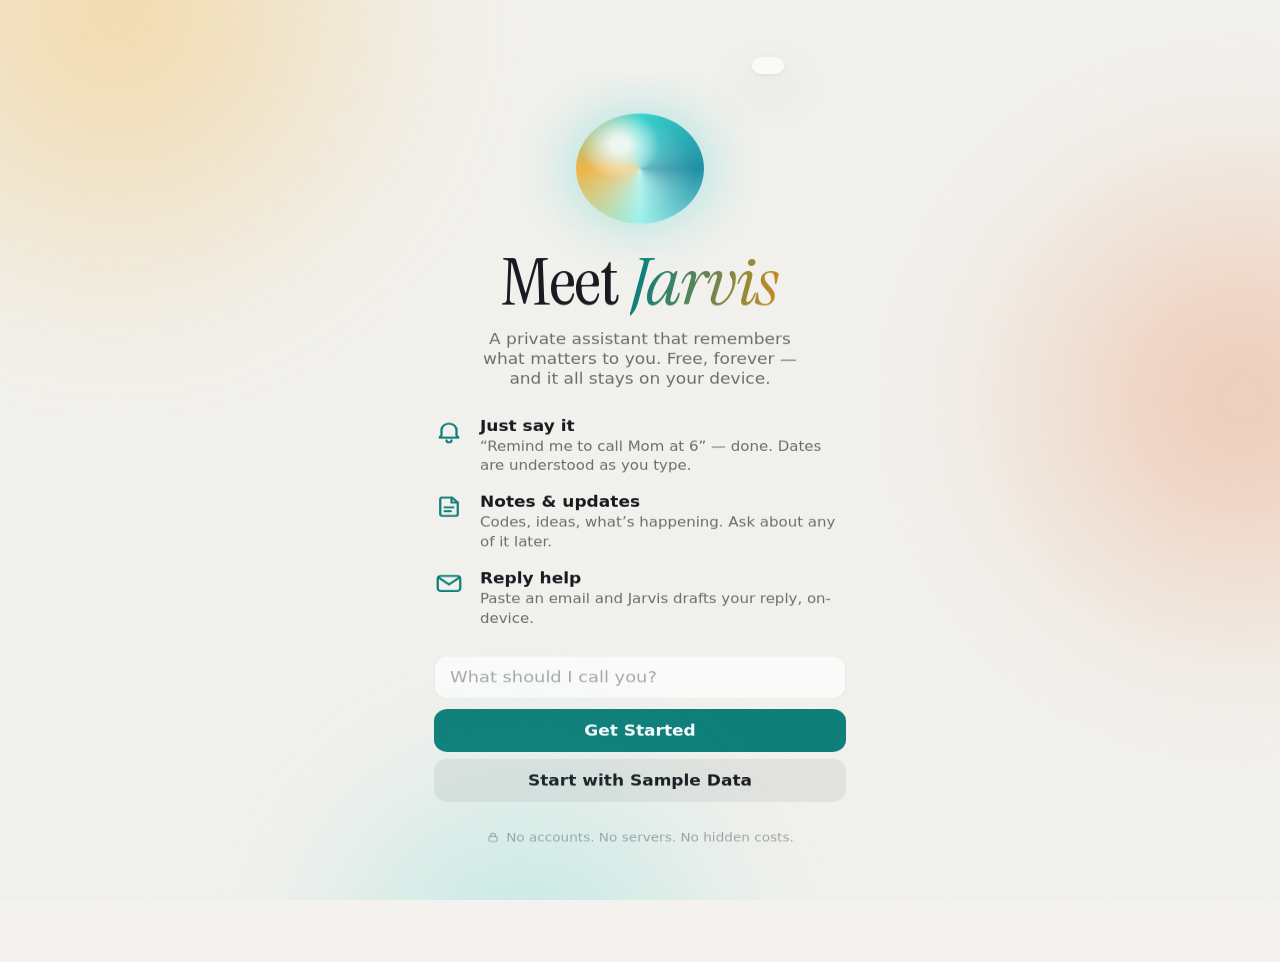
==== index.html @ 1e1ebb8f "Add files via upload" ====
<!doctype html>
<html lang="en">
<head>
  <meta charset="utf-8">
  <meta name="viewport" content="width=device-width, initial-scale=1, viewport-fit=cover">
  <title>Jarvis</title>
  <meta name="description" content="A free, private assistant for your reminders, notes and updates. Everything stays on your device.">
  <meta name="theme-color" content="#f3f2ee" media="(prefers-color-scheme: light)">
  <meta name="theme-color" content="#07080c" media="(prefers-color-scheme: dark)">
  <meta name="apple-mobile-web-app-capable" content="yes">
  <meta name="mobile-web-app-capable" content="yes">
  <meta name="apple-mobile-web-app-title" content="Jarvis">
  <meta name="apple-mobile-web-app-status-bar-style" content="default">
  <meta name="format-detection" content="telephone=no">
  <link rel="manifest" href="manifest.webmanifest">
  <link rel="icon" href="icons/icon.svg" type="image/svg+xml">
  <link rel="alternate icon" href="icons/icon-192.png" type="image/png">
  <link rel="apple-touch-icon" href="icons/apple-touch-icon.png">
  <link rel="preload" href="fonts/instrument-serif-latin.woff2" as="font" type="font/woff2" crossorigin>
  <link rel="stylesheet" href="css/fonts.css">
  <link rel="stylesheet" href="css/app.css">
  <link rel="stylesheet" href="css/immersive.css">
  <link rel="stylesheet" href="css/desktop.css">
  <link rel="stylesheet" href="css/features.css">
  <script type="module" src="js/app.js"></script>
</head>
<body>
  <div id="app">
    <main id="view" tabindex="-1"></main>
    <nav class="tabbar" id="tabbar" aria-label="Main"></nav>
  </div>
  <div id="toast" role="status" aria-live="polite"></div>
  <noscript>Jarvis needs JavaScript turned on.</noscript>
</body>
</html>
---- css/fonts.css ----
/* Instrument Serif — bundled with the app (SIL Open Font License, see fonts/OFL.txt).
   No third-party requests. */
@font-face {
  font-family: "Instrument Serif"; font-style: normal; font-weight: 400; font-display: swap;
  src: url("../fonts/instrument-serif-latin.woff2") format("woff2");
  unicode-range: U+0000-00FF, U+0131, U+0152-0153, U+02BB-02BC, U+02C6, U+02DA, U+02DC, U+0304, U+0308, U+0329, U+2000-206F, U+20AC, U+2122, U+2191, U+2193, U+2212, U+2215, U+FEFF, U+FFFD;
}
@font-face {
  font-family: "Instrument Serif"; font-style: normal; font-weight: 400; font-display: swap;
  src: url("../fonts/instrument-serif-latin-ext.woff2") format("woff2");
  unicode-range: U+0100-02BA, U+02BD-02C5, U+02C7-02CC, U+02CE-02D7, U+02DD-02FF, U+0304, U+0308, U+0329, U+1D00-1DBF, U+1E00-1E9F, U+1EF2-1EFF, U+2020, U+20A0-20AB, U+20AD-20C0, U+2113, U+2C60-2C7F, U+A720-A7FF;
}
@font-face {
  font-family: "Instrument Serif"; font-style: italic; font-weight: 400; font-display: swap;
  src: url("../fonts/instrument-serif-italic-latin.woff2") format("woff2");
  unicode-range: U+0000-00FF, U+0131, U+0152-0153, U+02BB-02BC, U+02C6, U+02DA, U+02DC, U+0304, U+0308, U+0329, U+2000-206F, U+20AC, U+2122, U+2191, U+2193, U+2212, U+2215, U+FEFF, U+FFFD;
}
@font-face {
  font-family: "Instrument Serif"; font-style: italic; font-weight: 400; font-display: swap;
  src: url("../fonts/instrument-serif-italic-latin-ext.woff2") format("woff2");
  unicode-range: U+0100-02BA, U+02BD-02C5, U+02C7-02CC, U+02CE-02D7, U+02DD-02FF, U+0304, U+0308, U+0329, U+1D00-1DBF, U+1E00-1E9F, U+1EF2-1EFF, U+2020, U+20A0-20AB, U+20AD-20C0, U+2113, U+2C60-2C7F, U+A720-A7FF;
}
---- css/app.css ----
/* ==========================================================================
   Jarvis — iOS-native styling
   Tokens follow Apple's semantic system colors; type follows Dynamic Type.
   ========================================================================== */

:root {
  color-scheme: light dark;

  /* Light: warm paper, deep ink, teal arc */
  --bg: #f3f2ee;
  --surface: rgba(255, 255, 255, 0.74);
  --surface-solid: #ffffff;
  --surface-2: #ecebe6;
  --fill: rgba(40, 44, 52, 0.07);
  --fill-2: rgba(40, 44, 52, 0.16);
  --label: #14161b;
  --label-2: rgba(40, 44, 52, 0.68);
  --label-3: rgba(40, 44, 52, 0.4);
  --sep: rgba(40, 44, 52, 0.12);
  --bar: rgba(243, 242, 238, 0.72);
  --glass-edge: rgba(255, 255, 255, 0.7);

  --accent: #0b7d78;          /* arc teal — fills */
  --accent-text: #0b7d78;     /* links / tinted text */
  --accent-soft: rgba(11, 125, 120, 0.11);
  --on-accent: #ffffff;
  --gold: #c98a1c;
  --blue: #007aff;
  --green: #1f9d61;
  --orange: #e08a00;
  --red: #d93a2f;

  --glow-a: #37d3cf;
  --glow-b: #f2b544;

  --shadow-sm: 0 1px 2px rgba(20, 22, 27, 0.04), 0 8px 24px rgba(20, 22, 27, 0.04);
  --shadow-lg: 0 24px 60px rgba(20, 22, 27, 0.18), 0 2px 8px rgba(20, 22, 27, 0.06);

  --r-sm: 8px;
  --r: 14px;
  --r-lg: 20px;
  --gutter: 16px;
  --tabbar-h: 50px;
  --side-w: 0px;
  --safe-t: env(safe-area-inset-top, 0px);
  --safe-b: env(safe-area-inset-bottom, 0px);
  --ease: cubic-bezier(0.16, 1, 0.3, 1);        /* expo out */
  --ease-quart: cubic-bezier(0.25, 1, 0.5, 1);
  --ease-sine: cubic-bezier(0.45, 0, 0.55, 1);
  --font-display: "Instrument Serif", "New York", ui-serif, Georgia, serif;
}

@media (prefers-color-scheme: dark) {
  :root:not([data-theme="light"]) {
    /* Dark: night ink, glass, arc cyan with a gold spark */
    --bg: #07080c;
    --surface: rgba(22, 25, 34, 0.62);
    --surface-solid: #12151c;
    --surface-2: #1a1e28;
    --fill: rgba(255, 255, 255, 0.07);
    --fill-2: rgba(255, 255, 255, 0.16);
    --label: #eef1f4;
    --label-2: rgba(226, 232, 240, 0.64);
    --label-3: rgba(226, 232, 240, 0.34);
    --sep: rgba(255, 255, 255, 0.09);
    --bar: rgba(9, 11, 16, 0.62);
    --glass-edge: rgba(255, 255, 255, 0.06);
    --accent: #37d3cf;
    --accent-text: #6ee7e2;
    --accent-soft: rgba(55, 211, 207, 0.13);
    --on-accent: #032524;
    --gold: #f2b544;
    --blue: #0a84ff;
    --green: #30d158;
    --orange: #ff9f0a;
    --red: #ff5a4f;
    --shadow-sm: 0 1px 2px rgba(0, 0, 0, 0.3);
    --shadow-lg: 0 24px 60px rgba(0, 0, 0, 0.6);
  }
}

/* ---------- Base ---------- */

*, *::before, *::after { box-sizing: border-box; }

html {
  font-family: -apple-system, BlinkMacSystemFont, "SF Pro Text", "Segoe UI", Roboto, system-ui, sans-serif;
  font-size: 17px;
  -webkit-text-size-adjust: 100%;
  -webkit-font-smoothing: antialiased;
}
/* Honors the iPhone's Dynamic Type (Settings › Display › Text Size). */
@supports (font: -apple-system-body) {
  html { font: -apple-system-body; }
}

body {
  margin: 0;
  min-height: 100dvh;
  background: var(--bg);
  color: var(--label);
  line-height: 1.35;
  -webkit-tap-highlight-color: transparent;
  overscroll-behavior-y: none;
}

a { color: var(--accent-text); text-decoration: none; }
button, input, textarea, select { font: inherit; color: inherit; }
button { cursor: pointer; }
h1, h2, h3, p { margin: 0; }
[hidden] { display: none !important; }

:focus-visible { outline: 3px solid color-mix(in srgb, var(--accent) 55%, transparent); outline-offset: 2px; }

.visually-hidden {
  position: absolute; width: 1px; height: 1px; overflow: hidden;
  clip: rect(0 0 0 0); white-space: nowrap;
}

#view {
  outline: none;
  padding-bottom: calc(var(--tabbar-h) + var(--safe-b) + 32px);
  padding-left: env(safe-area-inset-left);
  padding-right: env(safe-area-inset-right);
  max-width: 720px;
  margin: 0 auto;
}
body.no-tabs #view { padding-bottom: calc(var(--safe-b) + 32px); }

.icon { display: inline-flex; flex: none; }
.icon svg { width: 100%; height: 100%; fill: none; stroke: currentColor; stroke-width: 1.8; stroke-linecap: round; stroke-linejoin: round; }

/* ---------- Navigation bar (large title collapses on scroll) ---------- */

.navbar {
  position: sticky; top: 0; z-index: 20;
  display: grid; grid-template-columns: 1fr auto 1fr; align-items: center;
  min-height: calc(44px + var(--safe-t));
  padding: var(--safe-t) 8px 0;
  background: transparent;
  transition: background-color 0.2s, box-shadow 0.2s;
}
.navbar.scrolled, .navbar.solid {
  background: var(--bar);
  -webkit-backdrop-filter: saturate(180%) blur(20px);
  backdrop-filter: saturate(180%) blur(20px);
  box-shadow: 0 0.5px 0 var(--sep);
}
.nav-left, .nav-right { display: flex; align-items: center; gap: 2px; min-width: 0; }
.nav-right { justify-content: flex-end; }
.nav-title {
  font-weight: 600; font-size: 1rem; text-align: center;
  white-space: nowrap; overflow: hidden; text-overflow: ellipsis; max-width: 55vw;
  opacity: 0; transition: opacity 0.2s;
}
.navbar.scrolled .nav-title, .navbar.solid .nav-title { opacity: 1; }

.back-btn {
  display: inline-flex; align-items: center; gap: 0;
  min-height: 44px; padding: 0 8px 0 0; font-size: 1rem;
}
.back-btn .icon { width: 28px; height: 28px; }
.back-btn .icon svg { stroke-width: 2.2; }

.icon-btn {
  display: inline-grid; place-items: center;
  width: 44px; height: 44px; padding: 0;
  border: 0; border-radius: 22px; background: transparent; color: var(--accent-text);
}
.icon-btn .icon { width: 24px; height: 24px; }
.icon-btn:active { background: var(--fill); }
.icon-btn.spin .icon { animation: spin 0.8s linear infinite; }

.hero { padding: 4px var(--gutter) 16px; }
.eyebrow {
  font-size: 0.765rem; font-weight: 600; letter-spacing: 0.02em; text-transform: uppercase;
  color: var(--label-2); margin-bottom: 2px;
}
.large-title { font-size: 2rem; line-height: 1.12; font-weight: 700; letter-spacing: -0.01em; }
.subtitle { margin-top: 4px; color: var(--label-2); font-size: 0.882rem; }

.content { padding: 0 var(--gutter); display: flex; flex-direction: column; gap: 24px; }

/* ---------- Tab bar ---------- */

.tabbar {
  position: fixed; left: 0; right: 0; bottom: 0; z-index: 30;
  display: grid; grid-template-columns: repeat(5, 1fr);
  height: calc(var(--tabbar-h) + var(--safe-b));
  padding-bottom: var(--safe-b);
  background: var(--bar);
  -webkit-backdrop-filter: saturate(180%) blur(20px);
  backdrop-filter: saturate(180%) blur(20px);
  box-shadow: 0 -0.5px 0 var(--sep);
}
body.no-tabs .tabbar, body.kbd-open .tabbar { display: none; }
.tab {
  display: flex; flex-direction: column; align-items: center; justify-content: center; gap: 2px;
  color: var(--label-3); font-size: 10px; font-weight: 500; letter-spacing: 0.01em;
  min-height: 44px;
}
.tab .icon { width: 26px; height: 26px; }
.tab[aria-current="page"] { color: var(--accent-text); }
.tab[aria-current="page"] .icon svg { stroke-width: 2.2; }

/* ---------- Grouped lists (iOS inset grouped) ---------- */

.section { display: flex; flex-direction: column; gap: 8px; }
.section-title {
  display: flex; align-items: baseline; justify-content: space-between;
  padding: 0 4px; font-size: 1.18rem; font-weight: 700;
}
.section-title small { font-size: 0.765rem; font-weight: 500; color: var(--label-2); }
.section-caption {
  padding: 0 16px; font-size: 0.765rem; font-weight: 500;
  text-transform: uppercase; letter-spacing: 0.02em; color: var(--label-2);
}
.footnote { padding: 0 16px; font-size: 0.765rem; color: var(--label-2); line-height: 1.45; }
.footnote code { font-size: 0.72rem; background: var(--fill); border-radius: 4px; padding: 1px 4px; word-break: break-all; }

.group {
  background: var(--surface); border-radius: var(--r);
  overflow: hidden;
}
.group > * + * { box-shadow: inset 0 0.5px 0 var(--sep); }
.group > .row + .row { box-shadow: none; position: relative; }
.group > .row + .row::before {
  content: ""; position: absolute; top: 0; right: 0; left: var(--inset, 16px);
  border-top: 0.5px solid var(--sep);
}

.row {
  display: flex; align-items: center; gap: 12px;
  min-height: 44px; padding: 11px 16px;
  color: var(--label); background: var(--surface);
  width: 100%; border: 0; text-align: left;
}
a.row:active, button.row:active { background: var(--fill); }
.row-main { flex: 1; min-width: 0; }
.row-title { display: flex; align-items: center; gap: 6px; font-size: 1rem; }
.row-title > span:last-child { overflow: hidden; text-overflow: ellipsis; }
.row-sub {
  display: flex; align-items: center; gap: 4px; margin-top: 2px;
  font-size: 0.882rem; color: var(--label-2);
  white-space: nowrap; overflow: hidden; text-overflow: ellipsis;
}
.row-value { color: var(--label-2); font-size: 1rem; white-space: nowrap; }
.row .chev { width: 18px; height: 18px; color: var(--label-3); }
.row.destructive { color: var(--red); justify-content: center; }
.row.accent { color: var(--accent-text); }

/* ---------- Cards ---------- */

.card {
  background: var(--surface); border-radius: var(--r-lg); padding: 16px;
  box-shadow: var(--shadow-sm);
}
.card-title { font-weight: 600; font-size: 1rem; }
.card-text { color: var(--label-2); font-size: 0.882rem; margin-top: 4px; line-height: 1.45; }
.card .actions { display: flex; gap: 8px; margin-top: 16px; flex-wrap: wrap; }
.card.note { display: flex; gap: 12px; align-items: flex-start; }
.card.note > .icon { width: 28px; height: 28px; color: var(--accent-text); margin-top: 2px; }
.card.error > .icon { color: var(--orange); }

/* ---------- Buttons ---------- */

.btn {
  display: inline-flex; align-items: center; justify-content: center; gap: 6px;
  min-height: 44px; padding: 0 18px;
  border: 0; border-radius: var(--r); font-weight: 600; font-size: 1rem;
  transition: transform 0.12s var(--ease), opacity 0.2s;
  -webkit-user-select: none; user-select: none;
}
.btn .icon { width: 20px; height: 20px; }
.btn:active { transform: scale(0.97); }
.btn:disabled { opacity: 0.45; transform: none; }
.btn-primary { background: var(--accent); color: var(--on-accent); }
.btn-tinted { background: var(--accent-soft); color: var(--accent-text); }
.btn-plain { background: var(--fill); color: var(--label); }
.btn-danger { background: transparent; color: var(--red); }
.btn-block { width: 100%; min-height: 50px; border-radius: 14px; }
.btn-sm { min-height: 36px; padding: 0 14px; font-size: 0.882rem; border-radius: 18px; }
.btn.loading { pointer-events: none; }
.btn.loading .icon { animation: pulse 1s ease-in-out infinite; }

/* ---------- Jarvis orb ---------- */

.orb {
  --s: 40px;
  position: relative; flex: none; width: var(--s); height: var(--s); border-radius: 50%;
  overflow: hidden; isolation: isolate;
  box-shadow: 0 0 calc(var(--s) * 0.5) color-mix(in srgb, var(--glow-a) 45%, transparent);
  animation: breathe 5s ease-in-out infinite;
}
.orb::before {
  content: ""; position: absolute; inset: -25%; z-index: -1;
  background: conic-gradient(from 0deg, #37d3cf, #1b8fa3, #9ff3ee, var(--glow-b), #37d3cf);
  animation: spin 7s linear infinite;
}
.orb::after {
  content: ""; position: absolute; inset: 0; border-radius: 50%;
  background:
    radial-gradient(circle at 34% 28%, rgba(255,255,255,0.85) 0 7%, transparent 32%),
    radial-gradient(circle at 50% 50%, rgba(255,255,255,0.35), transparent 62%);
}
.orb.xs { --s: 18px; }
.orb.sm { --s: 32px; }
.orb.md { --s: 44px; }
.orb.lg { --s: 96px; }
.orb.xl { --s: 128px; }
.orb.thinking { animation: breathe 1.2s ease-in-out infinite; }
.orb.thinking::before { animation-duration: 1.2s; }

/* ---------- Briefing ---------- */

.brief { position: relative; overflow: hidden; }
.brief::before {
  content: ""; position: absolute; inset: -40% -20% auto auto; width: 70%; height: 140%;
  background: radial-gradient(circle, color-mix(in srgb, var(--glow-a) 18%, transparent), transparent 65%);
  pointer-events: none;
}
.brief-head { display: flex; align-items: center; gap: 12px; }
.brief-name { font-weight: 600; }
.brief-sub { font-size: 0.765rem; color: var(--label-2); }
.brief-text { margin-top: 12px; line-height: 1.5; }
.brief-text p + p, .brief-text ul { margin-top: 8px; }
.brief .actions { margin-top: 16px; }

/* ---------- Search / quick-add field ---------- */

.field-btn, .search {
  display: flex; align-items: center; gap: 8px;
  min-height: 44px; padding: 0 12px; width: 100%;
  background: var(--fill); border: 0; border-radius: 10px;
  color: var(--label-2); font-size: 1rem; text-align: left;
}
.field-btn .icon, .search .icon { width: 20px; height: 20px; }
.field-btn .icon { color: var(--accent-text); }
.search input {
  flex: 1; min-width: 0; border: 0; background: transparent; outline: none;
  font-size: 1rem; color: var(--label); height: 44px;
}
.search input::-webkit-search-cancel-button { opacity: 0.5; }

/* ---------- Segmented control ---------- */

.segmented {
  display: grid; grid-auto-columns: 1fr; grid-auto-flow: column;
  padding: 2px; border-radius: 9px; background: var(--fill);
}
.segmented button {
  min-height: 32px; border: 0; border-radius: 7px; background: transparent;
  font-size: 0.82rem; font-weight: 500; color: var(--label);
}
.segmented button[aria-pressed="true"] {
  background: var(--surface); font-weight: 600;
  box-shadow: 0 3px 8px rgba(0,0,0,0.12), 0 3px 1px rgba(0,0,0,0.04);
}
@media (prefers-color-scheme: dark) {
  :root:not([data-theme="light"]) .segmented button[aria-pressed="true"] { background: rgba(255,255,255,0.14); }
}

.chips { display: flex; gap: 8px; overflow-x: auto; scrollbar-width: none; margin: 0 calc(var(--gutter) * -1); padding: 0 var(--gutter); }
.chips::-webkit-scrollbar { display: none; }
.chip {
  flex: none; min-height: 36px; padding: 0 14px; border-radius: 18px;
  border: 0; background: var(--fill); font-size: 0.882rem; font-weight: 500; color: var(--label);
}
.chip[aria-pressed="true"] { background: var(--accent); color: var(--on-accent); }

/* ---------- Events & tasks ---------- */

.event-row { align-items: stretch; gap: 12px; }
.ev-time {
  width: 64px; flex: none; display: flex; flex-direction: column; justify-content: center;
  font-size: 0.882rem; font-weight: 600; font-variant-numeric: tabular-nums;
}
.ev-end { font-weight: 400; color: var(--label-2); font-size: 0.765rem; }
.ev-bar { width: 4px; flex: none; border-radius: 2px; background: var(--accent); }
.ev-bar.reminder { background: var(--gold); }
.ev-main { flex: 1; min-width: 0; display: flex; flex-direction: column; justify-content: center; }
.ev-main .row-title .icon { width: 15px; height: 15px; color: var(--gold); }
.event-row.past { opacity: 0.5; }
.badge {
  align-self: center; flex: none; padding: 2px 8px; border-radius: 10px;
  background: var(--accent-soft); color: var(--accent-text); font-size: 0.706rem; font-weight: 700;
}
.row-sub .icon { width: 13px; height: 13px; }

.task-row { gap: 12px; }
.check {
  flex: none; display: grid; place-items: center;
  width: 44px; height: 44px; margin: -11px -4px -11px -12px;
  border: 0; background: transparent; padding: 0;
}
.check::before {
  content: ""; width: 22px; height: 22px; border-radius: 50%;
  border: 1.5px solid var(--label-3); transition: all 0.2s var(--ease);
}
.check .icon { position: absolute; width: 14px; height: 14px; color: #fff; opacity: 0; }
.check .icon svg { stroke-width: 3; }
.task-row.done .check::before { background: var(--accent); border-color: var(--accent); }
.task-row.done .check .icon { opacity: 1; }
.task-row.done .row-title { color: var(--label-2); text-decoration: line-through; }
.task-row.leaving { animation: fadeOut 0.35s var(--ease) 0.35s forwards; }
.overdue { color: var(--red); }

/* ---------- Inbox ---------- */

.inbox-tools { display: flex; flex-direction: column; gap: 12px; }
.mail-row { align-items: flex-start; gap: 12px; padding-top: 12px; padding-bottom: 12px; --inset: 68px; }
.avatar {
  flex: none; display: grid; place-items: center;
  width: 40px; height: 40px; border-radius: 50%;
  color: #fff; font-weight: 600; font-size: 0.882rem; letter-spacing: 0.02em;
}
.mail-main { flex: 1; min-width: 0; }
.mail-top { display: flex; align-items: baseline; gap: 8px; }
.mail-from { flex: 1; min-width: 0; font-weight: 500; white-space: nowrap; overflow: hidden; text-overflow: ellipsis; }
.mail-time { flex: none; font-size: 0.82rem; color: var(--label-2); }
.mail-subject { font-size: 0.941rem; white-space: nowrap; overflow: hidden; text-overflow: ellipsis; margin-top: 1px; }
.mail-snippet {
  font-size: 0.882rem; color: var(--label-2); margin-top: 2px;
  display: -webkit-box; -webkit-line-clamp: 2; -webkit-box-orient: vertical; overflow: hidden;
}
.mail-row.unread .mail-from { font-weight: 700; }
.mail-row.unread .mail-subject { font-weight: 600; }
.unread-dot { position: absolute; left: 5px; top: 26px; width: 8px; height: 8px; border-radius: 50%; background: var(--blue); }
.mail-row { position: relative; }

.thread-subject { font-size: 1.41rem; font-weight: 700; line-height: 1.2; padding-top: 8px; }
.msg { background: var(--surface); border-radius: var(--r-lg); overflow: hidden; }
.msg-head { display: flex; gap: 12px; align-items: center; padding: 14px 16px; width: 100%; border: 0; background: none; text-align: left; }
.msg-head .mail-main { display: flex; flex-direction: column; }
.msg-to { font-size: 0.82rem; color: var(--label-2); }
.msg-body {
  padding: 0 16px 16px; white-space: pre-wrap; overflow-wrap: anywhere;
  font-size: 0.941rem; line-height: 1.55;
}
.msg.collapsed .msg-body { display: none; }
.msg.collapsed .msg-snip { display: block; }
.msg-snip { display: none; padding: 0 16px 14px; color: var(--label-2); font-size: 0.882rem; white-space: nowrap; overflow: hidden; text-overflow: ellipsis; }

.action-bar {
  position: fixed; left: 0; right: 0; z-index: 25;
  bottom: calc(var(--tabbar-h) + var(--safe-b));
  display: flex; gap: 8px; align-items: center;
  padding: 10px var(--gutter);
  background: var(--bar);
  -webkit-backdrop-filter: saturate(180%) blur(20px);
  backdrop-filter: saturate(180%) blur(20px);
  box-shadow: 0 -0.5px 0 var(--sep);
}
.action-bar .btn-primary { flex: 1; }
.has-action-bar #view { padding-bottom: calc(var(--tabbar-h) + var(--safe-b) + 96px); }

/* ---------- Forms ---------- */

.form { display: flex; flex-direction: column; gap: 24px; }
.field-row { display: flex; align-items: center; gap: 12px; min-height: 44px; padding: 0 16px; }
.field-row > label:not(.switch) { flex: none; width: 96px; font-size: 1rem; }
.field-row .select { width: auto; flex: 0 1 auto; max-width: 60%; }
.field-row .input { text-align: right; }
.field-row > .input:only-child { text-align: left; }
.field-stack { display: flex; flex-direction: column; gap: 4px; padding: 10px 16px; }
.field-stack > label { font-size: 0.765rem; color: var(--label-2); font-weight: 500; }
.input, .textarea, .select {
  width: 100%; min-width: 0; border: 0; background: transparent; outline: none;
  font-size: 1rem; /* ≥16px so iOS doesn't zoom on focus */
  color: var(--label); padding: 0; min-height: 36px;
}
.input::placeholder, .textarea::placeholder { color: var(--label-3); }
.textarea { resize: none; line-height: 1.5; padding: 4px 0; min-height: 64px; }
.select { -webkit-appearance: none; appearance: none; text-align: right; text-align-last: right; color: var(--label-2); }
input[type="date"].input, input[type="time"].input { -webkit-appearance: none; appearance: none; text-align: right; color: var(--accent-text); display: flex; justify-content: flex-end; }
input[type="date"]::-webkit-date-and-time-value, input[type="time"]::-webkit-date-and-time-value { text-align: right; }
.boxed {
  background: var(--fill); border-radius: 10px; padding: 10px 12px; min-height: 44px;
}
.magic { display: flex; gap: 8px; align-items: center; }
.magic .boxed { flex: 1; }

/* iOS switch */
.switch { position: relative; flex: none; width: 51px; height: 31px; }
.switch input { position: absolute; inset: 0; opacity: 0; margin: 0; cursor: pointer; z-index: 1; }
.switch span {
  position: absolute; inset: 0; border-radius: 16px; background: var(--fill-2);
  transition: background 0.25s var(--ease);
}
.switch span::after {
  content: ""; position: absolute; top: 2px; left: 2px; width: 27px; height: 27px; border-radius: 50%;
  background: #fff; box-shadow: 0 3px 8px rgba(0,0,0,0.15), 0 3px 1px rgba(0,0,0,0.06);
  transition: transform 0.25s var(--ease);
}
.switch input:checked + span { background: var(--accent); }
.switch input:checked + span::after { transform: translateX(20px); }
.switch input:focus-visible + span { outline: 3px solid color-mix(in srgb, var(--accent) 55%, transparent); outline-offset: 2px; }

/* ---------- Bottom sheet ---------- */

.sheet-backdrop {
  position: fixed; inset: 0; z-index: 50; background: rgba(0,0,0,0.4);
  opacity: 0; transition: opacity 0.3s var(--ease);
}
.sheet {
  position: fixed; left: 0; right: 0; bottom: 0; z-index: 51;
  max-width: 720px; margin: 0 auto;
  max-height: calc(100dvh - var(--safe-t) - 12px);
  display: flex; flex-direction: column;
  background: var(--bg); border-radius: 14px 14px 0 0;
  box-shadow: var(--shadow-lg);
  transform: translateY(100%); transition: transform 0.38s var(--ease);
}
.sheet-backdrop.open { opacity: 1; }
.sheet.open { transform: translateY(0); }
.sheet.dragging { transition: none; }
.grabber { width: 36px; height: 5px; border-radius: 3px; background: var(--label-3); margin: 6px auto 0; }
.sheet-head {
  display: grid; grid-template-columns: 1fr auto 1fr; align-items: center;
  min-height: 52px; padding: 0 8px; touch-action: none;
}
.sheet-head h2 { font-size: 1rem; font-weight: 600; text-align: center; }
.sheet-head .text-btn { justify-self: start; }
.sheet-head .text-btn.primary { justify-self: end; font-weight: 600; }
.text-btn {
  min-height: 44px; padding: 0 10px; border: 0; background: none;
  color: var(--accent-text); font-size: 1rem;
}
.text-btn:disabled { color: var(--label-3); }
.sheet-body {
  overflow-y: auto; -webkit-overflow-scrolling: touch;
  padding: 8px var(--gutter) calc(24px + var(--safe-b));
  display: flex; flex-direction: column; gap: 20px;
}
.sheet-body .draft { min-height: 220px; }
.status-line { display: flex; align-items: center; gap: 8px; color: var(--label-2); font-size: 0.882rem; min-height: 20px; }
.button-row { display: flex; gap: 8px; }
.button-row .btn { flex: 1; }

/* ---------- Chat ---------- */

.chat-view { display: flex; flex-direction: column; }
body.chat #view { padding-bottom: calc(var(--tabbar-h) + var(--safe-b) + 72px); }
body.chat.kbd-open #view { padding-bottom: 72px; }
.chat-log {
  flex: 1; display: flex; flex-direction: column; gap: 8px;
  padding: 8px var(--gutter) 8px;
}
.bubble {
  max-width: 82%; padding: 9px 14px; border-radius: 19px;
  line-height: 1.42; overflow-wrap: anywhere; font-size: 1rem;
  animation: pop 0.28s var(--ease);
}
.bubble.user { align-self: flex-end; background: var(--accent); color: var(--on-accent); border-bottom-right-radius: 6px; }
.bubble.jarvis { align-self: flex-start; background: var(--surface); border-bottom-left-radius: 6px; box-shadow: var(--shadow-sm); }
.bubble.error { background: color-mix(in srgb, var(--red) 12%, var(--surface)); }
.bubble p + p, .bubble p + ul, .bubble ul + p { margin-top: 6px; }
.bubble ul { margin: 4px 0 0; padding-left: 20px; }
.bubble li + li { margin-top: 2px; }
.action-chips { display: flex; flex-wrap: wrap; gap: 6px; align-self: flex-start; max-width: 90%; }
.action-chip {
  display: inline-flex; align-items: center; gap: 6px;
  padding: 6px 10px; border-radius: 10px; font-size: 0.82rem;
  background: color-mix(in srgb, var(--green) 14%, transparent); color: var(--label);
}
.action-chip .icon { width: 15px; height: 15px; color: var(--green); }
.typing { display: flex; align-items: center; gap: 10px; align-self: flex-start; color: var(--label-2); font-size: 0.882rem; padding: 4px 0; }

.chat-empty { display: flex; flex-direction: column; align-items: center; text-align: center; gap: 8px; padding: 8px 0 0; }
.chat-empty h2 { font-size: 1.41rem; font-weight: 700; margin-top: 16px; }
.chat-empty p { color: var(--label-2); max-width: 30ch; }
.suggestions { display: flex; flex-direction: column; gap: 8px; width: 100%; max-width: 360px; margin-top: 12px; }
.suggestion {
  min-height: 44px; padding: 10px 16px; border-radius: var(--r); border: 0;
  background: var(--surface); text-align: left; font-size: 0.941rem; box-shadow: var(--shadow-sm);
}
.suggestion:active { background: var(--fill); }

.composer {
  position: fixed; left: 0; right: 0; z-index: 25;
  bottom: calc(var(--tabbar-h) + var(--safe-b));
  display: flex; align-items: flex-end; gap: 8px;
  padding: 8px var(--gutter);
  background: var(--bar);
  -webkit-backdrop-filter: saturate(180%) blur(20px);
  backdrop-filter: saturate(180%) blur(20px);
  box-shadow: 0 -0.5px 0 var(--sep);
}
body.kbd-open .composer { bottom: 0; }
.composer-field {
  flex: 1; display: flex; align-items: flex-end;
  min-height: 40px; border-radius: 20px; background: var(--surface);
  box-shadow: inset 0 0 0 0.5px var(--sep);
  padding: 0 4px 0 14px;
}
.composer textarea {
  flex: 1; border: 0; outline: none; background: transparent; resize: none;
  font-size: 1rem; line-height: 1.35; padding: 9px 0; max-height: 140px; min-height: 40px;
}
.composer .icon-btn { width: 40px; height: 40px; color: var(--label-2); }
.composer .icon-btn.recording { color: var(--red); animation: pulse 1.2s ease-in-out infinite; }
.send-btn {
  flex: none; width: 40px; height: 40px; border-radius: 50%; border: 0;
  display: grid; place-items: center; background: var(--accent); color: var(--on-accent);
  transition: transform 0.15s var(--ease), opacity 0.2s;
}
.send-btn .icon { width: 22px; height: 22px; }
.send-btn .icon svg { stroke-width: 2.4; }
.send-btn:disabled { opacity: 0.35; }
.send-btn:active { transform: scale(0.92); }

/* ---------- Welcome ---------- */

.welcome {
  min-height: 100dvh; display: flex; flex-direction: column; justify-content: center; gap: 32px;
  padding: calc(48px + var(--safe-t)) 24px calc(32px + var(--safe-b));
  max-width: 460px; margin: 0 auto;
}
.welcome-hero { display: flex; flex-direction: column; align-items: center; text-align: center; gap: 16px; }
.welcome-hero h1 { font-size: 2.12rem; font-weight: 800; letter-spacing: -0.02em; margin-top: 16px; }
.welcome-hero p { color: var(--label-2); max-width: 30ch; }
.features { display: flex; flex-direction: column; gap: 20px; }
.feature { display: flex; gap: 16px; align-items: flex-start; }
.feature .icon { width: 30px; height: 30px; color: var(--accent-text); margin-top: 2px; }
.feature strong { display: block; font-weight: 600; }
.feature span { color: var(--label-2); font-size: 0.882rem; }
.welcome-actions { display: flex; flex-direction: column; gap: 8px; }

/* ---------- Setup guide ---------- */

.steps { counter-reset: step; display: flex; flex-direction: column; gap: 16px; padding: 0; margin: 0; list-style: none; }
.steps li { counter-increment: step; display: grid; grid-template-columns: 28px 1fr; gap: 12px; line-height: 1.5; font-size: 0.941rem; }
.steps li::before {
  content: counter(step); display: grid; place-items: center; width: 28px; height: 28px; border-radius: 50%;
  background: var(--accent-soft); color: var(--accent-text); font-weight: 700; font-size: 0.82rem;
}
.steps b { font-weight: 600; }
.steps code { font-size: 0.8rem; background: var(--fill); padding: 1px 5px; border-radius: 4px; word-break: break-all; }

/* ---------- Skeleton, toast, empty ---------- */

.skeleton { background: var(--surface); border-radius: var(--r); padding: 4px 0; }
.skeleton div { height: 14px; margin: 14px 16px; border-radius: 7px; background: var(--fill); animation: shimmer 1.3s ease-in-out infinite; }
.skeleton div:nth-child(2n) { width: 60%; }

.empty { padding: 24px 16px; text-align: center; color: var(--label-2); font-size: 0.941rem; background: var(--surface); border-radius: var(--r); }
.empty .icon { width: 32px; height: 32px; margin-bottom: 8px; color: var(--label-3); }
.empty strong { display: block; color: var(--label); font-weight: 600; margin-bottom: 2px; }

#toast {
  position: fixed; left: 50%; top: calc(var(--safe-t) + 10px); z-index: 60;
  transform: translate(-50%, -140%); transition: transform 0.4s var(--ease);
  max-width: calc(100vw - 32px);
  display: flex; align-items: center; gap: 8px;
  padding: 10px 16px; border-radius: 22px;
  background: var(--surface); color: var(--label); box-shadow: var(--shadow-lg);
  font-size: 0.882rem; font-weight: 500;
}
#toast.show { transform: translate(-50%, 0); }
#toast .icon { width: 18px; height: 18px; color: var(--green); }
#toast.error .icon { color: var(--red); }

/* ---------- Motion ---------- */

@keyframes spin { to { transform: rotate(360deg); } }
@keyframes breathe { 50% { transform: scale(1.06); } }
@keyframes pulse { 50% { opacity: 0.45; } }
@keyframes shimmer { 50% { opacity: 0.45; } }
@keyframes pop { from { opacity: 0; transform: translateY(6px) scale(0.98); } }
@keyframes fadeOut { to { opacity: 0; height: 0; min-height: 0; padding-top: 0; padding-bottom: 0; } }

@media (prefers-reduced-motion: reduce) {
  *, *::before, *::after { animation-duration: 0.01ms !important; animation-iteration-count: 1 !important; transition-duration: 0.01ms !important; }
}
---- css/immersive.css ----
/* ==========================================================================
   Jarvis — immersive layer
   Atmosphere, glass, display type, choreographed motion, Jarvis Mode.
   Everything animates transform/opacity only, and calms down under
   prefers-reduced-motion (see app.css).
   ========================================================================== */

::selection { background: color-mix(in srgb, var(--glow-a) 38%, transparent); }

/* ---------- Atmosphere: slow aurora that follows the time of day ---------- */

.atmosphere {
  position: fixed; inset: 0; z-index: -1; overflow: hidden; pointer-events: none;
  view-transition-name: atmosphere;
}
.aura {
  position: absolute; border-radius: 50%;
  filter: blur(60px); opacity: 0.42; will-change: transform;
}
.a1 {
  width: 62vmax; height: 62vmax; left: -22vmax; top: -30vmax;
  background: radial-gradient(circle, var(--aura-1, #37d3cf), transparent 62%);
  animation: drift-1 38s var(--ease-sine) infinite alternate;
}
.a2 {
  width: 54vmax; height: 54vmax; right: -24vmax; top: 6vh;
  background: radial-gradient(circle, var(--aura-2, #2f8fd0), transparent 62%);
  animation: drift-2 46s var(--ease-sine) infinite alternate;
}
.a3 {
  width: 46vmax; height: 46vmax; left: 18vw; bottom: -28vmax; opacity: 0.3;
  background: radial-gradient(circle, var(--aura-3, #f2b544), transparent 62%);
  animation: drift-3 54s var(--ease-sine) infinite alternate;
}
@media (prefers-color-scheme: dark) {
  :root:not([data-theme="light"]) .aura { opacity: 0.26; }
  :root:not([data-theme="light"]) .a3 { opacity: 0.18; }
}
.grain {
  position: absolute; inset: 0; opacity: 0.05; mix-blend-mode: overlay;
  background-image: url("data:image/svg+xml,%3Csvg xmlns='http://www.w3.org/2000/svg' width='160' height='160'%3E%3Cfilter id='n'%3E%3CfeTurbulence type='fractalNoise' baseFrequency='.85' numOctaves='2' stitchTiles='stitch'/%3E%3C/filter%3E%3Crect width='100%25' height='100%25' filter='url(%23n)'/%3E%3C/svg%3E");
}
@keyframes drift-1 { to { transform: translate3d(14vw, 10vh, 0) scale(1.12); } }
@keyframes drift-2 { to { transform: translate3d(-12vw, 16vh, 0) scale(0.92); } }
@keyframes drift-3 { to { transform: translate3d(10vw, -12vh, 0) scale(1.18); } }

/* ---------- Glass surfaces ---------- */

.group, .card, .msg, .empty, .skeleton, .suggestion, .bubble.jarvis, .field-btn, .search {
  -webkit-backdrop-filter: blur(24px) saturate(150%);
  backdrop-filter: blur(24px) saturate(150%);
  box-shadow: inset 0 0.5px 0 var(--glass-edge), var(--shadow-sm);
}
.field-btn, .search { background: var(--surface); }
.sheet { background: var(--surface-solid); }
@media (prefers-color-scheme: dark) {
  :root:not([data-theme="light"]) .sheet { background: #0e1117; }
}

/* ---------- Display type ---------- */

.display {
  font-family: var(--font-display);
  font-weight: 400;
  letter-spacing: -0.015em;
  text-wrap: balance;
}
.large-title.display {
  font-size: clamp(2.6rem, 11vw, 3.4rem);
  line-height: 0.98;
  letter-spacing: -0.025em;
}
.display em {
  font-style: italic;
  padding-right: 0.08em; margin-right: -0.07em; /* keep the italic overhang without a gap */
  background: linear-gradient(100deg, var(--accent-text) 10%, var(--gold) 95%);
  -webkit-background-clip: text; background-clip: text;
  color: transparent;
}
.hero .subtitle { font-variant-numeric: tabular-nums; min-height: 1.3em; }
.chat-empty h2.display { font-size: 2.1rem; font-weight: 400; }
.thread-subject.display { font-size: 2rem; font-weight: 400; line-height: 1.08; }

/* ---------- Choreography: page entrance ---------- */

.page-enter .hero > * { animation: rise 0.9s var(--ease) both; }
.page-enter .hero .eyebrow { animation-delay: 0.04s; }
.page-enter .hero .large-title { animation-delay: 0.1s; }
.page-enter .hero .subtitle { animation-delay: 0.2s; }
.page-enter .content > *,
.page-enter .col > *,
.page-enter .today-grid > .slot { animation: rise 0.9s var(--ease) both; animation-delay: 0.26s; }
.page-enter .content > :nth-child(2), .page-enter .col > :nth-child(2) { animation-delay: 0.34s; }
.page-enter .content > :nth-child(3), .page-enter .col > :nth-child(3) { animation-delay: 0.42s; }
.page-enter .content > :nth-child(n + 4), .page-enter .col > :nth-child(n + 4) { animation-delay: 0.5s; }
.page-enter .col-side > * { animation-delay: 0.38s; }

/* Rows cascade in whenever a list renders */
.event-row, .mail-row, .msg, .reveal {
  animation: rise 0.7s var(--ease) both;
  animation-delay: calc(0.08s + min(var(--i, 0), 12) * 0.045s);
}

@keyframes rise {
  from { opacity: 0; transform: translate3d(0, 14px, 0); }
}

/* View Transitions between sections (Safari 18+, Chrome) */
.sidebar { view-transition-name: sidebar; }
.tabbar { view-transition-name: tabbar; }
::view-transition-group(sidebar), ::view-transition-group(tabbar), ::view-transition-group(atmosphere) { animation: none; }
::view-transition-old(root) { animation: vt-out 0.22s var(--ease-quart) both; }
::view-transition-new(root) { animation: vt-in 0.45s var(--ease) both; }
@keyframes vt-out { to { opacity: 0; } }
@keyframes vt-in { from { opacity: 0; } }

/* ---------- Ignition (first launch per session) ---------- */

.ignition {
  position: fixed; inset: 0; z-index: 100; display: grid; place-items: center;
  background: var(--bg);
  transition: opacity 0.7s var(--ease), visibility 0.7s;
}
.ignition .orb { animation: ignite 0.9s var(--ease) both, breathe 5s ease-in-out infinite; }
.ignition.out { opacity: 0; visibility: hidden; }
.ignition.out .orb { transform: scale(2.2); opacity: 0; transition: transform 0.7s var(--ease), opacity 0.5s; animation: none; }
@keyframes ignite {
  from { opacity: 0; transform: scale(0.15); filter: brightness(3); }
  55% { opacity: 1; }
}

/* ---------- Details ---------- */

.event-row.live {
  background: linear-gradient(90deg, var(--accent-soft), transparent 70%);
}
.event-row.live .ev-bar { box-shadow: 0 0 14px var(--accent); animation: glow 2.4s var(--ease-sine) infinite; }
@keyframes glow { 50% { opacity: 0.55; } }

kbd {
  display: inline-grid; place-items: center; min-width: 20px; height: 20px; padding: 0 5px;
  font: 500 0.68rem/1 ui-monospace, "SF Mono", SFMono-Regular, Menlo, monospace;
  color: var(--label-2); background: var(--fill); border-radius: 5px;
  box-shadow: inset 0 -1px 0 var(--sep);
}
kbd.on-accent { background: rgba(0, 0, 0, 0.14); color: inherit; box-shadow: none; }
.keys { display: inline-flex; gap: 4px; }
.desk { display: none; }

.orb-button {
  display: inline-grid; place-items: center; padding: 0; border: 0; background: none;
  border-radius: 50%; cursor: pointer;
  transition: transform 0.5s var(--ease);
}
.orb-button:active { transform: scale(0.94); }

.voice-pill {
  display: inline-flex; align-items: center; gap: 8px;
  min-height: 36px; padding: 0 14px 0 9px; margin-right: 4px;
  border: 0; border-radius: 18px;
  background: var(--accent-soft); color: var(--accent-text);
  font-weight: 600; font-size: 0.882rem;
}

@media (hover: hover) {
  a.row:hover, button.row:hover { background: var(--fill); }
  .btn-primary:hover { box-shadow: 0 8px 28px color-mix(in srgb, var(--accent) 38%, transparent); }
  .btn-tinted:hover, .btn-plain:hover { filter: brightness(1.08); }
  .suggestion:hover { transform: translateY(-2px); box-shadow: inset 0 0.5px 0 var(--glass-edge), 0 12px 30px color-mix(in srgb, var(--accent) 16%, transparent); }
  .suggestion { transition: transform 0.4s var(--ease), box-shadow 0.4s var(--ease); }
  .orb-button:hover { transform: scale(1.06); }
  .voice-pill:hover { filter: brightness(1.1); }
  .icon-btn:hover { background: var(--fill); }
}

/* ==========================================================================
   Jarvis Mode — always cinematic dark, regardless of theme
   ========================================================================== */

body.jm-open { overflow: hidden; }

.jm {
  --jm-ink: #eef1f4;
  --jm-dim: rgba(238, 241, 244, 0.55);
  position: fixed; inset: 0; z-index: 90;
  display: flex; flex-direction: column;
  padding: calc(var(--safe-t) + 14px) 24px calc(var(--safe-b) + 22px);
  color: var(--jm-ink);
  background:
    radial-gradient(ellipse 80% 60% at 50% 34%, #0c2229 0%, transparent 70%),
    radial-gradient(ellipse 60% 40% at 50% 100%, rgba(242, 181, 68, 0.07), transparent 70%),
    #05070b;
  opacity: 0; transform: scale(1.04);
  transition: opacity 0.5s var(--ease), transform 0.7s var(--ease);
  color-scheme: dark;
}
.jm.in { opacity: 1; transform: none; }
.jm.out { opacity: 0; transform: scale(0.98); }
.jm-canvas { position: absolute; inset: 0; width: 100%; height: 100%; cursor: pointer; }

.jm-top { position: relative; display: flex; align-items: center; gap: 14px; }
.jm-brand { font-size: 0.72rem; font-weight: 600; letter-spacing: 0.34em; color: var(--jm-dim); }
.jm-state {
  font-size: 0.78rem; font-weight: 500; padding: 5px 11px; border-radius: 999px;
  color: #6ee7e2; background: rgba(55, 211, 207, 0.1);
  transition: color 0.4s, background 0.4s;
}
.jm[data-mode="thinking"] .jm-state { color: #f2b544; background: rgba(242, 181, 68, 0.12); }
.jm[data-mode="listening"] .jm-state { color: #05070b; background: #6ee7e2; }
.jm-close {
  margin-left: auto; display: inline-flex; align-items: center; gap: 10px;
  min-height: 44px; padding: 0 12px 0 16px; border: 0; border-radius: 22px;
  background: rgba(255, 255, 255, 0.06); color: var(--jm-dim); font-size: 0.88rem;
}
.jm-close:hover { color: var(--jm-ink); background: rgba(255, 255, 255, 0.1); }
.jm kbd { background: rgba(255, 255, 255, 0.08); color: var(--jm-dim); box-shadow: none; }

.jm-stage { flex: 1 1 auto; min-height: 30vh; }
.jm-text {
  position: relative; pointer-events: none;
  width: 100%; max-width: 820px; margin-inline: auto; text-align: center;
}
.jm-you { min-height: 1.4em; font-size: 0.95rem; color: var(--jm-dim); margin-bottom: 12px; }
.jm-reply {
  font-family: var(--font-display); font-size: clamp(1.7rem, 4.4vw, 3rem); line-height: 1.12;
  letter-spacing: -0.015em; text-wrap: balance;
  max-height: 34vh; overflow-y: auto; pointer-events: auto; scrollbar-width: none;
}
.jm-reply.long { font-size: clamp(1.35rem, 2.7vw, 2rem); line-height: 1.2; }
.jm-reply .w {
  display: inline-block; white-space: pre;
  animation: word 0.7s var(--ease) both;
  animation-delay: calc(var(--i) * 0.045s);
}
@keyframes word { from { opacity: 0; transform: translate3d(0, 0.35em, 0); } }
.jm-chips { justify-content: center; margin: 16px auto 0; pointer-events: auto; max-width: 100%; }
.jm .action-chip { background: rgba(55, 211, 207, 0.12); color: var(--jm-ink); }
.jm .action-chip .icon { color: #6ee7e2; }

.jm-controls { position: relative; display: flex; flex-direction: column; align-items: center; gap: 14px; margin-top: 26px; }
.jm-mic {
  display: grid; place-items: center; width: 72px; height: 72px; border: 0; border-radius: 50%;
  background: #37d3cf; color: #032524;
  box-shadow: 0 0 40px rgba(55, 211, 207, 0.35);
  transition: transform 0.4s var(--ease), background 0.3s;
}
.jm-mic .icon { width: 30px; height: 30px; }
.jm-mic .icon svg { stroke-width: 2; }
.jm-mic:active { transform: scale(0.94); }
.jm-mic.live { background: #f2b544; animation: ring 1.6s var(--ease) infinite; }
@keyframes ring {
  from { box-shadow: 0 0 0 0 rgba(242, 181, 68, 0.55); }
  to { box-shadow: 0 0 0 26px rgba(242, 181, 68, 0); }
}
.jm-form { display: flex; gap: 8px; width: min(540px, 100%); }
.jm-input {
  flex: 1; min-width: 0; height: 48px; padding: 0 20px; border-radius: 24px;
  border: 1px solid rgba(255, 255, 255, 0.12); background: rgba(255, 255, 255, 0.05);
  color: var(--jm-ink); font-size: 1rem; outline: none;
  transition: border-color 0.3s, background 0.3s;
}
.jm-input::placeholder { color: rgba(238, 241, 244, 0.38); }
.jm-input:focus { border-color: rgba(110, 231, 226, 0.6); background: rgba(255, 255, 255, 0.08); }
.jm-send {
  display: grid; place-items: center; flex: none; width: 48px; height: 48px; border: 0; border-radius: 50%;
  background: rgba(255, 255, 255, 0.1); color: var(--jm-ink);
}
.jm-send .icon { width: 22px; height: 22px; }
.jm-hint { font-size: 0.78rem; color: rgba(238, 241, 244, 0.42); display: flex; align-items: center; gap: 6px; }
.jm-hint span { display: inline-flex; align-items: center; gap: 6px; }
@media (hover: none) { .jm-hint .key-hint, .jm-close kbd { display: none; } }
---- css/desktop.css ----
/* ==========================================================================
   Jarvis — layout for larger screens
   Phone: tab bar + single column. Computer (≥960px): sidebar, two-column
   Today, Mail-style split inbox, centered dialogs, keyboard hints.
   ========================================================================== */

/* Today — phone: one column, briefing first */
.today-grid { display: flex; flex-direction: column; gap: 24px; }
.today-grid .col { display: contents; }
.today-grid .t-rail { order: -1; display: flex; flex-direction: column; gap: 16px; }
.slot:empty { display: none; }
.slot { display: flex; flex-direction: column; gap: 24px; }

.thread { display: flex; flex-direction: column; gap: 16px; }
.mail-list { display: flex; flex-direction: column; }

.sidebar { display: none; }

/* Tablets / small laptops get a little more breathing room */
@media (min-width: 700px) {
  :root { --gutter: 28px; }
  .large-title.display { font-size: clamp(3.2rem, 7vw, 4.4rem); }
}

@media (min-width: 960px) {
  :root { --side-w: 256px; --gutter: 44px; }

  .desk { display: inline-grid; }
  .tabbar { display: none; }

  /* ---------- Sidebar ---------- */
  .sidebar {
    position: fixed; top: 0; bottom: 0; left: 0; z-index: 30;
    width: var(--side-w);
    display: flex; flex-direction: column; gap: 6px;
    padding: 26px 16px 18px;
    background: var(--bar);
    -webkit-backdrop-filter: blur(30px) saturate(160%);
    backdrop-filter: blur(30px) saturate(160%);
    box-shadow: inset -0.5px 0 0 var(--sep);
  }
  body.no-tabs .sidebar { display: none; }
  .side-brand { display: flex; align-items: center; gap: 12px; padding: 0 10px 26px; }
  .wordmark { font-family: var(--font-display); font-size: 1.75rem; letter-spacing: -0.01em; line-height: 1; }
  .side-nav { display: flex; flex-direction: column; gap: 2px; }
  .side-link {
    display: flex; align-items: center; gap: 12px;
    min-height: 42px; padding: 0 12px; border-radius: 11px;
    color: var(--label-2); font-weight: 500; font-size: 0.94rem;
    transition: background 0.25s var(--ease), color 0.25s;
  }
  .side-link .icon { width: 21px; height: 21px; }
  .side-link kbd { margin-left: auto; opacity: 0; transition: opacity 0.25s; }
  .side-link:hover { background: var(--fill); color: var(--label); }
  .side-link:hover kbd { opacity: 1; }
  .side-link[aria-current="page"] { background: var(--accent-soft); color: var(--accent-text); }
  .side-link[aria-current="page"] .icon svg { stroke-width: 2.1; }

  .side-talk {
    margin-top: auto; display: flex; align-items: center; gap: 14px;
    padding: 14px; border-radius: 18px; border: 1px solid var(--sep);
    background: linear-gradient(135deg, var(--accent-soft), transparent 70%);
    color: var(--label); text-align: left;
    transition: border-color 0.3s, box-shadow 0.5s var(--ease), transform 0.5s var(--ease);
  }
  .side-talk:hover {
    border-color: color-mix(in srgb, var(--accent) 50%, transparent);
    box-shadow: 0 14px 40px color-mix(in srgb, var(--glow-a) 22%, transparent);
    transform: translateY(-2px);
  }
  .side-talk-text { display: flex; flex-direction: column; gap: 2px; }
  .side-talk-text strong { font-weight: 600; font-size: 0.94rem; }
  .side-talk-text span { font-size: 0.76rem; color: var(--label-2); }
  .side-help {
    display: flex; align-items: center; justify-content: space-between;
    min-height: 36px; padding: 0 12px; border: 0; background: none;
    color: var(--label-3); font-size: 0.76rem;
  }
  .side-help:hover { color: var(--label-2); }

  /* ---------- Page frame ---------- */
  #view { margin-left: var(--side-w); max-width: none; padding: 0 0 72px; }
  body.no-tabs #view { margin-left: 0; }
  .navbar { padding: 14px 28px 0; min-height: 64px; }
  .hero, .content { max-width: 1240px; margin-inline: auto; }
  .hero { padding: 24px var(--gutter) 36px; }
  .large-title { font-size: 2.5rem; }
  .large-title.display { font-size: clamp(3.8rem, 5.4vw, 5.8rem); }
  .eyebrow { font-size: 0.72rem; letter-spacing: 0.14em; margin-bottom: 10px; }
  .hero .subtitle { font-size: 1rem; margin-top: 14px; }

  /* ---------- Today: main column + Jarvis rail ---------- */
  .today-grid {
    display: grid; grid-template-columns: minmax(0, 1.55fr) minmax(320px, 1fr);
    gap: 40px; align-items: start;
  }
  .today-grid .col { display: flex; flex-direction: column; gap: 36px; min-width: 0; }
  .today-grid .col-side { position: sticky; top: 84px; }
  .today-grid .t-rail { order: 0; }

  /* ---------- Inbox: split view ---------- */
  body:has(.content.split) #view { padding-bottom: 0; }
  .content.split {
    display: grid; grid-template-columns: minmax(320px, 400px) minmax(0, 1fr);
    gap: 28px; align-items: start; max-width: none;
  }
  .list-pane {
    height: calc(100vh - var(--split-top, 180px) - 24px); overflow-y: auto; overscroll-behavior: contain;
    display: flex; flex-direction: column; gap: 14px; padding: 2px 4px 24px 0;
    scrollbar-width: thin;
  }
  .thread-pane {
    height: calc(100vh - var(--split-top, 180px) - 24px); overflow-y: auto; overscroll-behavior: contain;
    display: flex; flex-direction: column;
    border-radius: 24px; background: var(--surface);
    -webkit-backdrop-filter: blur(24px) saturate(150%);
    backdrop-filter: blur(24px) saturate(150%);
    box-shadow: inset 0 0.5px 0 var(--glass-edge), var(--shadow-sm);
    scrollbar-width: thin;
  }
  .thread-pane .thread { padding: 32px 36px 24px; }
  .thread-pane .thread-subject.display { font-size: 2.6rem; }
  .thread-pane .msg { background: var(--fill); box-shadow: none; -webkit-backdrop-filter: none; backdrop-filter: none; }
  .thread-pane .action-bar {
    position: sticky; left: auto; right: auto; bottom: 0; margin-top: auto;
    padding: 14px 36px; border-radius: 0 0 24px 24px;
  }
  .thread-pane .action-bar .btn-primary { flex: 0 1 auto; padding: 0 22px; }
  .pane-empty {
    margin: auto; display: flex; flex-direction: column; align-items: center; gap: 10px;
    text-align: center; color: var(--label-2); padding: 40px;
  }
  .pane-empty .orb { margin-bottom: 18px; opacity: 0.9; }
  .pane-empty .display { font-size: 2.4rem; color: var(--label); }
  .mail-row.active { background: var(--accent-soft); }
  .mail-row.active .unread-dot { background: var(--accent); }

  /* ---------- Chat ---------- */
  .chat-log, .chat-empty { max-width: 820px; margin-inline: auto; width: 100%; }
  .chat-empty { padding-top: 6vh; }
  .composer {
    left: var(--side-w); bottom: 0;
    padding: 14px max(var(--gutter), calc((100vw - var(--side-w) - 820px) / 2)) 20px;
  }
  body.chat #view { padding-bottom: 110px; }
  .bubble { max-width: 72%; }

  /* ---------- Settings: comfortable reading width ---------- */
  .content > .section { max-width: 720px; }

  /* ---------- Sheets become centered dialogs ---------- */
  .sheet {
    left: 50%; right: auto; top: 50%; bottom: auto;
    width: min(580px, 92vw); max-height: 86vh; margin: 0;
    border-radius: 22px;
    transform: translate(-50%, -46%) scale(0.97); opacity: 0;
    transition: transform 0.5s var(--ease), opacity 0.3s var(--ease);
  }
  .sheet.open { transform: translate(-50%, -50%); opacity: 1; }
  .grabber { display: none; }
  .sheet-head { min-height: 58px; padding: 6px 12px 0; }
  .sheet-body { padding-bottom: 28px; }
  .sheet-backdrop { -webkit-backdrop-filter: blur(8px); backdrop-filter: blur(8px); }

  #toast { left: calc(50% + var(--side-w) / 2); }
  .action-bar { left: var(--side-w); bottom: 0; }
  .has-action-bar #view { padding-bottom: 110px; }
}

@media (min-width: 1500px) {
  .content.split { grid-template-columns: 440px minmax(0, 1fr); }
}
---- css/features.css ----
/* ==========================================================================
   Jarvis — reminders, notes, updates, capture, brain settings
   ========================================================================== */

/* Lists re-render live; only animate the first time a page appears */
.settled .reveal, .settled .event-row { animation: none; }

/* ---------- Reminder rows ---------- */
.task-row { align-items: center; }
.row-open {
  flex: 1; min-width: 0; display: block; padding: 0; border: 0; background: none;
  text-align: left; color: inherit; cursor: pointer;
}
.row-note { color: var(--label-3); }
.task-row.soon { background: linear-gradient(90deg, var(--accent-soft), transparent 70%); }
.task-row.leaving { animation: fadeOut 0.4s var(--ease) 0.2s forwards; }
.row-sub.overdue { color: var(--red); }
.note-row .icon { color: var(--gold); }

/* ---------- Capture ---------- */
.capture { display: flex; flex-direction: column; gap: 10px; }
.quick-chips { display: flex; gap: 8px; flex-wrap: wrap; }
.quick-chip {
  display: inline-flex; align-items: center; gap: 6px;
  min-height: 36px; padding: 0 12px; border: 0; border-radius: 18px;
  background: var(--surface); color: var(--label); font-size: 0.85rem; font-weight: 500;
  box-shadow: inset 0 0 0 0.5px var(--sep);
  -webkit-backdrop-filter: blur(20px); backdrop-filter: blur(20px);
  transition: transform 0.35s var(--ease), background 0.2s;
}
.quick-chip .icon { width: 16px; height: 16px; color: var(--accent-text); }
.quick-chip:active { transform: scale(0.96); }
@media (hover: hover) { .quick-chip:hover { background: var(--accent-soft); transform: translateY(-1px); } }

.capture-input { font-size: 1.12rem; min-height: 56px; }
.when-row { display: flex; align-items: center; gap: 8px; margin-top: -8px; }
.when-pill {
  display: inline-flex; align-items: center; gap: 8px;
  min-height: 36px; padding: 0 14px; border: 0; border-radius: 18px;
  background: var(--fill); color: var(--label-2); font-size: 0.88rem; font-weight: 500;
  transition: background 0.3s var(--ease), color 0.3s;
}
.when-pill .icon { width: 16px; height: 16px; }
.when-pill.set { background: var(--accent-soft); color: var(--accent-text); animation: pop 0.35s var(--ease); }
.text-btn.small { min-height: 32px; font-size: 0.85rem; padding: 0 8px; }

.note-editor { display: flex; flex-direction: column; gap: 6px; padding: 4px 4px 0; }
.note-title.display { font-size: 1.9rem; min-height: 44px; }
.note-body { min-height: 220px; font-size: 1rem; line-height: 1.6; }

/* ---------- Timeline (updates) ---------- */
.timeline { list-style: none; margin: 0; padding: 0 0 0 6px; display: flex; flex-direction: column; }
.timeline li { position: relative; padding-left: 20px; }
.timeline li::before {
  content: ""; position: absolute; left: 0; top: 14px; width: 9px; height: 9px; border-radius: 50%;
  background: var(--accent); box-shadow: 0 0 0 4px var(--accent-soft);
}
.timeline li:first-child::before { background: var(--gold); box-shadow: 0 0 0 4px color-mix(in srgb, var(--gold) 20%, transparent); }
.timeline li::after {
  content: ""; position: absolute; left: 4px; top: 26px; bottom: -8px; width: 1px; background: var(--sep);
}
.timeline li:last-child::after { display: none; }
.timeline button {
  display: flex; flex-direction: column; gap: 2px; width: 100%;
  padding: 8px 10px; margin: 0 0 4px; border: 0; border-radius: 10px;
  background: none; color: var(--label); text-align: left; font-size: 0.95rem; line-height: 1.4;
}
.timeline time { font-size: 0.72rem; font-weight: 600; letter-spacing: 0.04em; text-transform: uppercase; color: var(--label-3); }
@media (hover: hover) { .timeline button:hover { background: var(--fill); } }

.update-composer {
  display: flex; align-items: center; gap: 10px;
  padding: 8px 8px 8px 14px; margin-bottom: 20px; border-radius: 16px;
  background: var(--surface); box-shadow: inset 0 0.5px 0 var(--glass-edge), var(--shadow-sm);
  -webkit-backdrop-filter: blur(24px); backdrop-filter: blur(24px);
}
.update-composer .icon { width: 20px; height: 20px; color: var(--accent-text); }
.update-composer .input { flex: 1; }

/* ---------- Notes grid ---------- */
.notes-list { margin-top: 16px; }
.note-grid { columns: 1; column-gap: 14px; }
@media (min-width: 560px) { .note-grid { columns: 2; } }
@media (min-width: 1200px) { .note-grid { columns: 3; } }
.note-card {
  display: flex; flex-direction: column; gap: 8px; width: 100%;
  break-inside: avoid; margin: 0 0 14px; padding: 18px;
  border: 0; border-radius: 18px; text-align: left; color: var(--label);
  background: var(--surface); box-shadow: inset 0 0.5px 0 var(--glass-edge), var(--shadow-sm);
  -webkit-backdrop-filter: blur(24px); backdrop-filter: blur(24px);
  transition: transform 0.45s var(--ease), box-shadow 0.45s var(--ease);
}
.note-card-head { display: flex; align-items: flex-start; gap: 10px; }
.note-card h3 { flex: 1; font-size: 1.45rem; line-height: 1.1; }
.note-card p {
  margin: 0; color: var(--label-2); font-size: 0.9rem; line-height: 1.5; white-space: pre-line;
  display: -webkit-box; -webkit-line-clamp: 7; -webkit-box-orient: vertical; overflow: hidden;
}
.note-card time { font-size: 0.72rem; color: var(--label-3); font-weight: 500; }
.note-card.pinned { box-shadow: inset 0 0 0 1px color-mix(in srgb, var(--gold) 40%, transparent), var(--shadow-sm); }
.pin-dot { width: 8px; height: 8px; margin-top: 8px; border-radius: 50%; background: var(--gold); flex: none; }
.note-card:active { transform: scale(0.98); }
@media (hover: hover) { .note-card:hover { transform: translateY(-3px); box-shadow: inset 0 0.5px 0 var(--glass-edge), 0 18px 40px rgba(0, 0, 0, 0.12); } }

.empty-hero { display: flex; flex-direction: column; align-items: center; gap: 10px; text-align: center; padding: 48px 16px; color: var(--label-2); }
.empty-hero > .icon { width: 40px; height: 40px; color: var(--gold); }
.empty-hero .display { font-size: 2.2rem; color: var(--label); }
.empty-hero .btn { margin-top: 8px; }

/* ---------- Reminder alert banner ---------- */
.reminder-banner {
  position: fixed; z-index: 70; left: 50%; top: calc(var(--safe-t) + 12px);
  width: min(460px, calc(100vw - 24px));
  display: flex; align-items: center; gap: 12px; padding: 12px 12px 12px 14px;
  border-radius: 20px; background: var(--surface-solid); color: var(--label);
  box-shadow: var(--shadow-lg), inset 0 0 0 1px color-mix(in srgb, var(--accent) 30%, transparent);
  transform: translate(-50%, -160%); transition: transform 0.6s var(--ease);
}
.reminder-banner.show { transform: translate(-50%, 0); }
.rb-text { flex: 1; min-width: 0; display: flex; flex-direction: column; }
.rb-text strong { font-weight: 600; white-space: nowrap; overflow: hidden; text-overflow: ellipsis; }
.rb-text span { font-size: 0.8rem; color: var(--label-2); }
@media (min-width: 960px) { .reminder-banner { left: calc(50% + var(--side-w) / 2); } }

/* ---------- Toast undo ---------- */
.toast-action {
  margin-left: 6px; min-height: 32px; padding: 0 10px; border: 0; border-radius: 16px;
  background: var(--accent-soft); color: var(--accent-text); font-weight: 600; font-size: 0.85rem;
}

/* ---------- Brain settings ---------- */
.model-row { align-items: center; }
.radio {
  flex: none; width: 22px; height: 22px; border-radius: 50%;
  border: 1.5px solid var(--label-3); transition: all 0.25s var(--ease);
}
.model-row.selected .radio { border: 7px solid var(--accent); }
.model-row .size { margin-left: 8px; font-size: 0.8rem; color: var(--label-3); font-weight: 500; }
.download-row { align-items: center; flex-wrap: wrap; }
.download-row > .icon { color: var(--accent-text); }
.btn-pair { display: flex; gap: 8px; }
.progress { height: 6px; margin-top: 8px; border-radius: 3px; background: var(--fill); overflow: hidden; }
.progress i {
  display: block; height: 100%; transform-origin: left; transform: scaleX(0.02);
  background: linear-gradient(90deg, var(--glow-a), var(--gold));
  transition: transform 0.4s var(--ease);
}

/* ---------- Chat extras ---------- */
.suggestion.accent { display: flex; align-items: center; gap: 10px; color: var(--accent-text); font-weight: 500; }

/* ---------- Welcome ---------- */
.welcome-hero h1.display { font-size: clamp(3rem, 12vw, 4.4rem); font-weight: 400; line-height: 1; }
.welcome-actions .input.boxed { text-align: left; margin-bottom: 4px; font-size: 1.05rem; min-height: 50px; padding: 0 16px; border-radius: 14px; background: var(--surface); box-shadow: inset 0 0 0 0.5px var(--sep); }
.welcome-foot { display: flex; align-items: center; justify-content: center; gap: 6px; color: var(--label-3); font-size: 0.8rem; }
.welcome .feature.reveal:nth-child(2) { --i: 1; }
.welcome .feature.reveal:nth-child(3) { --i: 2; }

/* ---------- Reminders page ---------- */
.see-all {
  display: inline-flex; align-items: center; gap: 2px;
  font-size: 0.82rem; font-weight: 500; color: var(--accent-text);
}
.alert-mark {
  flex: none; display: inline-flex; align-items: center; gap: 3px;
  color: var(--label-3); font-size: 0.72rem;
}
.alert-mark small { font-size: 0.72rem; }
.task-row.done .row-title { color: var(--label-2); text-decoration: line-through; }
.task-row.done:not(.leaving) .check::before { background: var(--accent); border-color: var(--accent); }
.task-row.done:not(.leaving) .check .icon { opacity: 1; }
.notify-card { margin-bottom: 16px; border: 1px solid color-mix(in srgb, var(--accent) 28%, transparent); }
.notify-card > .icon { color: var(--gold); }

/* Vertical stack for lists nested inside a page */
.stack { display: flex; flex-direction: column; gap: 24px; }
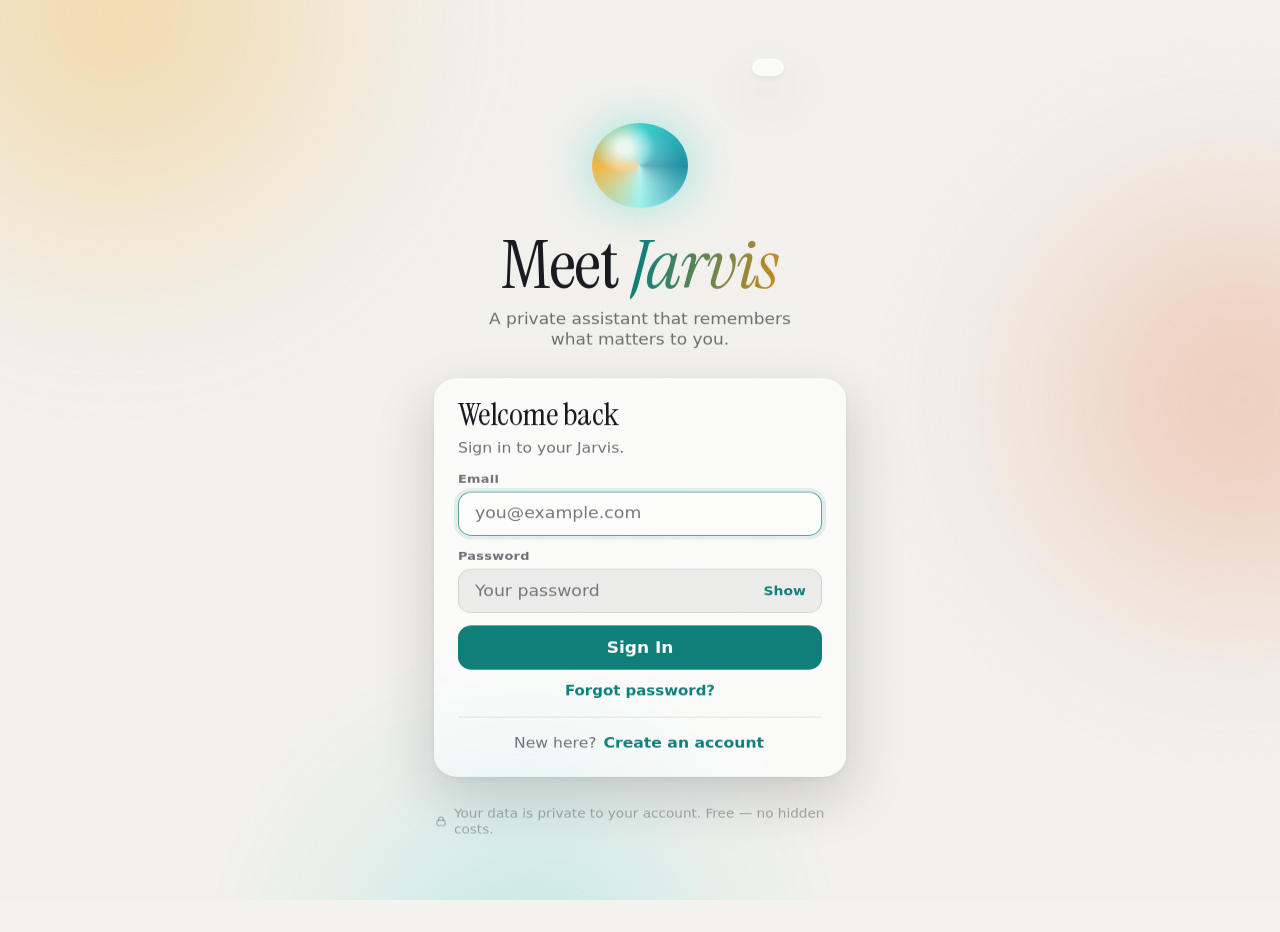
==== commit 57d82c53: "Add files via upload" ====
--- a/index.html
+++ b/index.html
@@ -3,8 +3,20 @@
 <head>
   <meta charset="utf-8">
   <meta name="viewport" content="width=device-width, initial-scale=1, viewport-fit=cover">
-  <title>Jarvis</title>
-  <meta name="description" content="A free, private assistant for your reminders, notes and updates. Everything stays on your device.">
+  <title>Jarvis — your private assistant for reminders, notes and updates</title>
+  <meta name="description" content="Jarvis is a free, private assistant for your reminders, notes and updates. Synced across your phone and computer, with notifications even when the app is closed. No ads, no tracking.">
+  <!-- Social previews. Replace YOUR-APP with your real Vercel address before launch. -->
+  <link rel="canonical" href="https://YOUR-APP.vercel.app/">
+  <meta property="og:type" content="website">
+  <meta property="og:site_name" content="Jarvis">
+  <meta property="og:title" content="Jarvis — your private assistant">
+  <meta property="og:description" content="Reminders, notes and updates, synced across your devices, with notifications even when the app is closed. Free, no ads, no tracking.">
+  <meta property="og:url" content="https://YOUR-APP.vercel.app/">
+  <meta property="og:image" content="https://YOUR-APP.vercel.app/icons/og-image.jpg">
+  <meta property="og:image:width" content="1200">
+  <meta property="og:image:height" content="630">
+  <meta property="og:image:alt" content="Jarvis: your private assistant for reminders, notes and updates">
+  <meta name="twitter:card" content="summary_large_image">
   <meta name="theme-color" content="#f3f2ee" media="(prefers-color-scheme: light)">
   <meta name="theme-color" content="#07080c" media="(prefers-color-scheme: dark)">
   <meta name="apple-mobile-web-app-capable" content="yes">
@@ -30,6 +42,6 @@
     <nav class="tabbar" id="tabbar" aria-label="Main"></nav>
   </div>
   <div id="toast" role="status" aria-live="polite"></div>
-  <noscript>Jarvis needs JavaScript turned on.</noscript>
+  <noscript>Jarvis needs JavaScript turned on. <a href="privacy.html">Privacy</a> · <a href="terms.html">Terms</a> · <a href="support.html">Support</a></noscript>
 </body>
 </html>
--- a/css/features.css
+++ b/css/features.css
@@ -174,3 +174,49 @@
 
 /* Vertical stack for lists nested inside a page */
 .stack { display: flex; flex-direction: column; gap: 24px; }
+
+/* ---------- Accounts ---------- */
+.auth .welcome-hero { gap: 12px; }
+.auth .welcome-hero .orb { --s: 96px; }
+.auth-card {
+  display: flex; flex-direction: column; gap: 14px;
+  padding: 24px; border-radius: 24px;
+  background: var(--surface); box-shadow: inset 0 0.5px 0 var(--glass-edge), var(--shadow-lg);
+  -webkit-backdrop-filter: blur(28px) saturate(150%); backdrop-filter: blur(28px) saturate(150%);
+  animation: rise 0.8s var(--ease) both 0.15s;
+}
+.auth-title { font-family: var(--font-display); font-weight: 400; font-size: 2rem; line-height: 1.05; letter-spacing: -0.015em; }
+.auth-sub { color: var(--label-2); font-size: 0.92rem; margin-top: -6px; line-height: 1.45; }
+.auth-field { display: flex; flex-direction: column; gap: 6px; }
+.auth-field > span { font-size: 0.76rem; font-weight: 600; color: var(--label-2); letter-spacing: 0.02em; }
+.auth-input {
+  min-height: 50px; padding: 0 16px; border-radius: 14px; border: 1px solid var(--sep);
+  background: var(--fill); color: var(--label); font-size: 1.02rem; outline: none;
+  transition: border-color 0.25s, background 0.25s, box-shadow 0.25s;
+}
+.auth-input:focus { border-color: color-mix(in srgb, var(--accent) 70%, transparent); background: var(--surface); box-shadow: 0 0 0 4px var(--accent-soft); }
+.auth-hint { font-size: 0.8rem; color: var(--label-3); margin-top: -6px; }
+.auth-hint.good { color: var(--green); }
+.auth-error { font-size: 0.88rem; color: var(--red); background: color-mix(in srgb, var(--red) 10%, transparent); padding: 10px 12px; border-radius: 10px; }
+.auth-notice { font-size: 0.9rem; padding: 12px 14px; border-radius: 14px; line-height: 1.45; animation: rise 0.6s var(--ease) both; }
+.auth-notice.ok { background: var(--accent-soft); color: var(--label); }
+.auth-notice.error { background: color-mix(in srgb, var(--red) 12%, transparent); color: var(--label); }
+.auth-link { border: 0; background: none; padding: 4px 2px; color: var(--accent-text); font-weight: 600; font-size: inherit; cursor: pointer; }
+.auth-forgot { text-align: center; font-size: 0.88rem; margin-top: -4px; }
+.auth-switch { text-align: center; font-size: 0.92rem; color: var(--label-2); padding-top: 4px; border-top: 0.5px solid var(--sep); padding-top: 14px; }
+
+/* Keyboard-dictation hint pulses when you tap the mic */
+.jm-hint.flash { color: #6ee7e2; animation: pulse 0.8s var(--ease-sine) 2; }
+
+.auth-pw { position: relative; display: flex; }
+.auth-pw .auth-input { flex: 1; padding-right: 64px; }
+.auth-reveal {
+  position: absolute; right: 6px; top: 50%; transform: translateY(-50%);
+  min-height: 36px; padding: 0 10px; border: 0; border-radius: 10px; background: transparent;
+  color: var(--accent-text); font-size: 0.82rem; font-weight: 600;
+}
+.auth-card .btn:disabled { opacity: 0.6; }
+
+.device-list { display: flex; flex-direction: column; gap: 2px; margin-top: 6px; }
+.device { display: flex; align-items: center; justify-content: space-between; gap: 8px; font-size: 0.8rem; color: var(--label-2); }
+.device small { color: var(--accent-text); }
